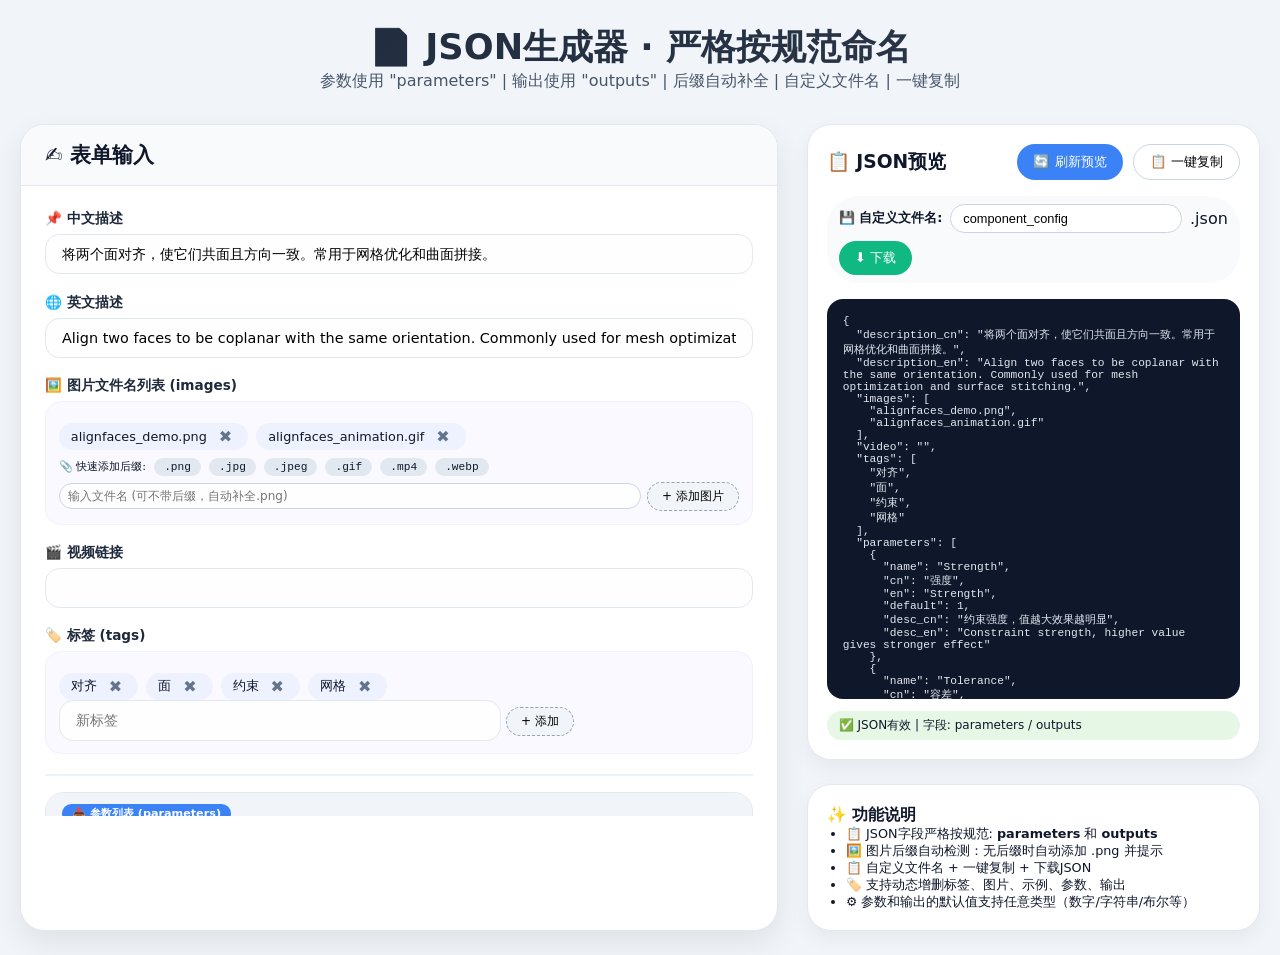
==== JSON-Tools/to-json.html @ 14afd543 "Update to-json.html" ====
<!DOCTYPE html>
<html lang="zh-CN">
<head>
    <meta charset="UTF-8">
    <meta name="viewport" content="width=device-width, initial-scale=1.0, user-scalable=yes">
    <!-- 在页面 <head> 中添加 Font Awesome 6 免费版 -->
    <link rel="stylesheet" href="https://cdnjs.cloudflare.com/ajax/libs/font-awesome/6.5.1/css/all.min.css">
    <title>专业JSON生成器 | 严格按规范命名 · 后缀自动补全</title>
    <style>
        * {
            margin: 0;
            padding: 0;
            box-sizing: border-box;
        }

        body {
            font-family: 'Inter', system-ui, -apple-system, 'Segoe UI', Roboto, Helvetica, Arial, sans-serif;
            background: #f1f5f9;
            padding: 24px 20px;
            color: #0f172a;
        }

        .app-container {
            max-width: 1600px;
            margin: 0 auto;
        }

        .hero {
            text-align: center;
            margin-bottom: 2rem;
        }
        .hero h1 {
            font-size: 2.2rem;
            font-weight: 700;
            background: linear-gradient(135deg, #1e293b, #2d3a4b);
            background-clip: text;
            -webkit-background-clip: text;
            color: transparent;
        }
        .hero p {
            color: #475569;
        }

        .generator-layout {
            display: flex;
            flex-wrap: wrap;
            gap: 1.8rem;
        }

        .form-panel {
            flex: 2;
            min-width: 360px;
            background: white;
            border-radius: 1.5rem;
            box-shadow: 0 12px 30px rgba(0,0,0,0.08);
            border: 1px solid #e2e8f0;
            overflow: hidden;
        }

        .form-header {
            background: #f8fafc;
            padding: 1rem 1.5rem;
            border-bottom: 1px solid #e2e8f0;
        }
        .form-header h2 {
            font-size: 1.3rem;
            font-weight: 600;
            display: flex;
            align-items: center;
            gap: 8px;
        }
        .form-body {
            padding: 1.5rem;
            max-height: 70vh;
            overflow-y: auto;
        }

        .input-group {
            margin-bottom: 1.2rem;
        }
        .input-group label {
            display: block;
            font-weight: 600;
            font-size: 0.85rem;
            margin-bottom: 6px;
            color: #1e293b;
        }
        .input-group input, .input-group textarea {
            width: 100%;
            padding: 0.7rem 1rem;
            border-radius: 0.9rem;
            border: 1.5px solid #e2e8f0;
            font-size: 0.9rem;
            transition: 0.2s;
            font-family: inherit;
            background: #fefefe;
        }
        .input-group input:focus, .input-group textarea:focus {
            outline: none;
            border-color: #3b82f6;
            box-shadow: 0 0 0 3px rgba(59,130,246,0.2);
        }
        .array-field {
            background: #f9f9ff;
            padding: 0.8rem;
            border-radius: 1rem;
            border: 1px solid #eef2ff;
        }
        .tag-list {
            display: flex;
            flex-wrap: wrap;
            gap: 8px;
            margin-top: 8px;
            align-items: center;
        }
        .tag-item, .img-item, .ex-item {
            background: #eef2ff;
            padding: 4px 12px;
            border-radius: 40px;
            font-size: 0.8rem;
            display: inline-flex;
            align-items: center;
            gap: 8px;
        }
        .remove-btn {
            background: none;
            border: none;
            color: #64748b;
            cursor: pointer;
            font-weight: bold;
            font-size: 1rem;
            padding: 0 4px;
        }
        .remove-btn:hover { color: #ef4444; }
        .add-btn {
            background: #f1f5f9;
            border: 1px dashed #94a3b8;
            padding: 5px 14px;
            border-radius: 40px;
            font-size: 0.75rem;
            cursor: pointer;
            transition: 0.1s;
        }
        .add-btn:hover {
            background: #e2e8f0;
        }

        .suffix-panel {
            margin-top: 8px;
            display: flex;
            flex-wrap: wrap;
            align-items: center;
            gap: 8px;
        }
        .suffix-badge {
            background: #e2e8f0;
            padding: 3px 10px;
            border-radius: 20px;
            font-size: 0.7rem;
            cursor: pointer;
            transition: 0.1s;
            font-family: monospace;
        }
        .suffix-badge:hover {
            background: #cbd5e1;
        }
        .suffix-input-group {
            display: flex;
            gap: 6px;
            align-items: center;
            margin-top: 6px;
        }
        .suffix-input-group input {
            flex: 1;
            padding: 5px 8px;
            font-size: 0.75rem;
            border-radius: 20px;
            border: 1px solid #cbd5e1;
        }
        .warning-tip {
            color: #e67e22;
            font-size: 0.7rem;
            margin-top: 5px;
            display: none;
        }

        .params-dual {
            display: flex;
            flex-direction: column;
            gap: 1.5rem;
            margin-top: 1rem;
            border-top: 2px solid #eef2ff;
            padding-top: 1rem;
        }
        .param-card {
            background: #ffffff;
            border-radius: 1.2rem;
            border: 1px solid #e2e8f0;
            overflow: hidden;
        }
        .param-card-header {
            background: #f1f5f9;
            padding: 0.7rem 1rem;
            font-weight: 700;
            border-bottom: 2px solid #cbd5e1;
        }
        .param-card-header h3 {
            font-size: 1rem;
            display: flex;
            align-items: center;
            gap: 8px;
        }
        .badge-param { background: #3b82f6; color: white; padding: 2px 10px; border-radius: 30px; font-size: 0.7rem; }
        .badge-output { background: #8b5cf6; color: white; padding: 2px 10px; border-radius: 30px; font-size: 0.7rem; }
        .param-table-header {
            display: grid;
            grid-template-columns: 1fr 1fr 1fr 1.2fr 1.2fr 1.2fr 50px;
            gap: 8px;
            background: #f8fafc;
            padding: 8px 12px;
            font-size: 0.7rem;
            font-weight: 700;
            color: #1e40af;
            border-bottom: 1px solid #e2e8f0;
        }
        .param-row {
            display: grid;
            grid-template-columns: 1fr 1fr 1fr 1.2fr 1.2fr 1.2fr 50px;
            gap: 8px;
            align-items: center;
            background: #ffffff;
            padding: 8px 12px;
            border-bottom: 1px solid #f0f2f5;
        }
        .param-row input, .param-row textarea {
            width: 100%;
            padding: 6px 8px;
            border-radius: 8px;
            border: 1px solid #cbd5e1;
            font-size: 0.8rem;
            font-family: inherit;
            background: white;
        }
        .param-row textarea {
            resize: vertical;
            min-height: 52px;
        }
        .delete-param-btn {
            background: #fee2e2;
            border: none;
            border-radius: 30px;
            padding: 6px;
            cursor: pointer;
            font-size: 0.7rem;
            color: #b91c1c;
            font-weight: bold;
        }
        .add-param-btn {
            margin: 12px;
            width: calc(100% - 24px);
            background: #f1f5f9;
            border: 1px dashed #3b82f6;
            padding: 8px;
            border-radius: 40px;
            font-weight: 500;
            cursor: pointer;
        }
        .action-panel {
            flex: 1.2;
            min-width: 320px;
            display: flex;
            flex-direction: column;
            gap: 1.5rem;
        }
        .preview-card {
            background: white;
            border-radius: 1.5rem;
            padding: 1.2rem;
            box-shadow: 0 8px 20px rgba(0,0,0,0.05);
            border: 1px solid #e2e8f0;
        }
        .preview-header {
            display: flex;
            justify-content: space-between;
            align-items: center;
            margin-bottom: 1rem;
            flex-wrap: wrap;
            gap: 12px;
        }
        .btn-group {
            display: flex;
            gap: 10px;
            flex-wrap: wrap;
        }
        button {
            border: none;
            background: #f1f5f9;
            padding: 8px 16px;
            border-radius: 2rem;
            font-weight: 500;
            cursor: pointer;
            transition: 0.2s;
            font-family: inherit;
        }
        button.primary { background: #3b82f6; color: white; }
        button.primary:hover { background: #2563eb; }
        button.success { background: #10b981; color: white; }
        button.outline { border: 1px solid #cbd5e1; background: white; }
        .filename-group {
            display: flex;
            gap: 8px;
            align-items: center;
            background: #f8fafc;
            padding: 8px 12px;
            border-radius: 2rem;
            margin-bottom: 16px;
            flex-wrap: wrap;
        }
        .filename-group label { font-weight: 600; font-size: 0.8rem; }
        .filename-group input { flex: 1; border: 1px solid #cbd5e1; border-radius: 2rem; padding: 6px 12px; font-size: 0.8rem; }
        pre {
            background: #0f172a;
            color: #e2e8f0;
            padding: 1rem;
            border-radius: 1rem;
            overflow-x: auto;
            font-size: 0.7rem;
            font-family: 'JetBrains Mono', monospace;
            max-height: 400px;
            white-space: pre-wrap;
            word-wrap: break-word;
        }
        .copy-toast {
            position: fixed;
            bottom: 24px;
            right: 24px;
            background: #10b981;
            color: white;
            padding: 12px 24px;
            border-radius: 60px;
            font-weight: 500;
            z-index: 1000;
            transition: opacity 0.2s;
            pointer-events: none;
        }
        .status-badge {
            background: #e6f7e6;
            padding: 6px 12px;
            border-radius: 2rem;
            font-size: 0.75rem;
            margin-top: 12px;
        }
        .helper-text {
            font-size: 0.7rem;
            color: #4b5563;
            margin-top: 4px;
        }
        @media (max-width: 900px) {
            .param-row, .param-table-header { grid-template-columns: 1fr 1fr; gap: 6px; }
            .param-table-header { display: none; }
        }
    </style>
</head>
<body>
<div class="app-container">
    <div class="hero">
        <h1>📄 JSON生成器 · 严格按规范命名</h1>
        <p>参数使用 "parameters" | 输出使用 "outputs" | 后缀自动补全 | 自定义文件名 | 一键复制</p>
    </div>
    <div class="generator-layout">
        <div class="form-panel">
            <div class="form-header"><h2>✍️ 表单输入</h2></div>
            <div class="form-body">
                <div class="input-group">
                    <label>📌 中文描述</label>
                    <input type="text" id="desc_cn" value="将两个面对齐，使它们共面且方向一致。常用于网格优化和曲面拼接。">
                </div>
                <div class="input-group">
                    <label>🌐 英文描述</label>
                    <input type="text" id="desc_en" value="Align two faces to be coplanar with the same orientation. Commonly used for mesh optimization and surface stitching.">
                </div>
                
                <div class="input-group">
                    <label>🖼️ 图片文件名列表 (images)</label>
                    <div class="array-field">
                        <div id="imageList" class="tag-list"></div>
                        <div class="suffix-panel">
                            <span style="font-size:0.7rem;">📎 快速添加后缀:</span>
                            <span class="suffix-badge" data-suffix=".png">.png</span>
                            <span class="suffix-badge" data-suffix=".jpg">.jpg</span>
                            <span class="suffix-badge" data-suffix=".jpeg">.jpeg</span>
                            <span class="suffix-badge" data-suffix=".gif">.gif</span>
                            <span class="suffix-badge" data-suffix=".mp4">.mp4</span>
                            <span class="suffix-badge" data-suffix=".webp">.webp</span>
                        </div>
                        <div class="suffix-input-group">
                            <input type="text" id="newImageInput" placeholder="输入文件名 (可不带后缀，自动补全.png)">
                            <button id="addImageBtn" class="add-btn">+ 添加图片</button>
                        </div>
                        <div id="suffixWarning" class="warning-tip">⚠️ 检测到无后缀文件，已自动添加 .png</div>
                    </div>
                </div>

                <div class="input-group"><label>🎬 视频链接</label><input type="text" id="video" value=""></div>
                <div class="input-group">
                    <label>🏷️ 标签 (tags)</label>
                    <div class="array-field">
                        <div id="tagList" class="tag-list"></div>
                        <div><input type="text" id="newTagInput" placeholder="新标签" style="width:65%"> <button id="addTagBtn" class="add-btn">+ 添加</button></div>
                    </div>
                </div>

                <div class="params-dual">
                    <div class="param-card">
                        <div class="param-card-header"><h3><span class="badge-param">📥 参数列表 (parameters)</span></h3></div>
                        <div class="param-table-header"><span>参数名(name)</span><span>中文(cn)</span><span>英文(en)</span><span>默认值(default)</span><span>描述中文(desc_cn)</span><span>描述英文(desc_en)</span><span>操作</span></div>
                        <div id="parametersList"></div>
                        <button id="addParameterBtn" class="add-param-btn">+ 添加参数</button>
                    </div>
                    <div class="param-card">
                        <div class="param-card-header"><h3><span class="badge-output">📤 输出列表 (outputs)</span></h3></div>
                        <div class="param-table-header"><span>参数名(name)</span><span>中文(cn)</span><span>英文(en)</span><span>默认值(default)</span><span>描述中文(desc_cn)</span><span>描述英文(desc_en)</span><span>操作</span></div>
                        <div id="outputsList"></div>
                        <button id="addOutputBtn" class="add-param-btn">+ 添加输出</button>
                    </div>
                </div>

                <div class="input-group">
                    <label>📁 示例文件 (examples)</label>
                    <div class="array-field">
                        <div id="exampleList" class="tag-list"></div>
                        <div><input type="text" id="newExampleInput" placeholder="示例文件名" style="width:65%"> <button id="addExampleBtn" class="add-btn">+ 添加</button></div>
                    </div>
                </div>

                <div class="input-group"><label>👤 作者 (author)</label><input type="text" id="author" value="Kangaroo Team"></div>
                <div class="input-group"><label>📦 版本 (version)</label><input type="text" id="version" value="2.1"></div>
                <div class="input-group"><label>📅 最后更新 (lastUpdated)</label><input type="date" id="lastUpdated" value="2026-04-15"></div>
            </div>
        </div>

        <div class="action-panel">
            <div class="preview-card">
                <div class="preview-header">
                    <h3>📋 JSON预览</h3>
                    <div class="btn-group">
                        <button id="generatePreviewBtn" class="primary">🔄 刷新预览</button>
                        <button id="copyPreviewBtn" class="outline">📋 一键复制</button>
                    </div>
                </div>
                <div class="filename-group">
                    <label>💾 自定义文件名:</label>
                    <input type="text" id="customFilename" value="component_config"><span>.json</span>
                    <button id="downloadJsonBtn" class="success">⬇️ 下载</button>
                </div>
                <pre id="jsonPreview">加载中...</pre>
                <div id="statusMsg" class="status-badge">✅ 就绪 | 严格遵循规范: parameters / outputs</div>
            </div>
            <div class="preview-card"><h4>✨ 功能说明</h4><ul style="font-size:0.8rem;margin-left:1.2rem;"><li>📋 JSON字段严格按规范: <strong>parameters</strong> 和 <strong>outputs</strong></li><li>🖼️ 图片后缀自动检测：无后缀时自动添加 .png 并提示</li><li>📋 自定义文件名 + 一键复制 + 下载JSON</li><li>🏷️ 支持动态增删标签、图片、示例、参数、输出</li><li>⚙️ 参数和输出的默认值支持任意类型（数字/字符串/布尔等）</li></ul></div>
        </div>
    </div>
</div>
<div id="copyToast" class="copy-toast" style="opacity:0; visibility:hidden;">已复制到剪贴板 ✓</div>

<script>
    // ---------- 数据 (严格按照规范命名) ----------
    let imagesArray = ['alignfaces_demo.png', 'alignfaces_animation.gif'];
    let tagsArray = ['对齐', '面', '约束', '网格'];
    let examplesArray = ['alignfaces_example.gh'];
    let parametersArray = [];   // 对应 JSON 中的 "parameters"
    let outputsArray = [];      // 对应 JSON 中的 "outputs"

    // ---------- DOM 元素 ----------
    const descCn = document.getElementById('desc_cn');
    const descEn = document.getElementById('desc_en');
    const video = document.getElementById('video');
    const author = document.getElementById('author');
    const version = document.getElementById('version');
    const lastUpdated = document.getElementById('lastUpdated');
    const customFilenameInput = document.getElementById('customFilename');
    const jsonPreview = document.getElementById('jsonPreview');
    const statusSpan = document.getElementById('statusMsg');
    const imageListDiv = document.getElementById('imageList');
    const tagListDiv = document.getElementById('tagList');
    const exampleListDiv = document.getElementById('exampleList');
    const parametersContainer = document.getElementById('parametersList');
    const outputsContainer = document.getElementById('outputsList');
    const suffixWarning = document.getElementById('suffixWarning');

    // 检查并补全图片后缀
    function ensureImageSuffix(filename) {
        const hasSuffix = /\.(png|jpg|jpeg|gif|mp4|webp|bmp|svg|ico)$/i.test(filename);
        if (!hasSuffix && filename.trim() !== '') {
            suffixWarning.style.display = 'block';
            setTimeout(() => { suffixWarning.style.display = 'none'; }, 2000);
            return filename + '.png';
        }
        return filename;
    }
    
    function addImageWithSuffix(filename) {
        if (!filename.trim()) return;
        const fixedName = ensureImageSuffix(filename.trim());
        imagesArray.push(fixedName);
        renderImageList();
        updatePreview();
    }

    function escapeHtml(str) { if (!str) return ''; return String(str).replace(/[&<>]/g, m => ({ '&': '&amp;', '<': '&lt;', '>': '&gt;' }[m])); }
    
    function showToast(msg) {
        const toast = document.getElementById('copyToast');
        toast.textContent = msg;
        toast.style.visibility = 'visible';
        toast.style.opacity = '1';
        setTimeout(() => { toast.style.opacity = '0'; setTimeout(() => toast.style.visibility = 'hidden', 300); }, 1800);
    }

    // 渲染所有列表
    function renderImageList() {
        imageListDiv.innerHTML = imagesArray.map(img => `<div class="img-item">${escapeHtml(img)} <button class="remove-btn" data-type="image" data-value="${escapeHtml(img)}">✖</button></div>`).join('');
    }
    function renderTagList() {
        tagListDiv.innerHTML = tagsArray.map(tag => `<div class="tag-item">${escapeHtml(tag)} <button class="remove-btn" data-type="tag" data-value="${escapeHtml(tag)}">✖</button></div>`).join('');
    }
    function renderExampleList() {
        exampleListDiv.innerHTML = examplesArray.map(ex => `<div class="ex-item">${escapeHtml(ex)} <button class="remove-btn" data-type="example" data-value="${escapeHtml(ex)}">✖</button></div>`).join('');
    }
    
    // 渲染 parameters 列表
    function renderParameters() {
        parametersContainer.innerHTML = '';
        parametersArray.forEach((param, idx) => {
            const row = document.createElement('div'); row.className = 'param-row';
            row.innerHTML = `
                <input type="text" value="${escapeHtml(param.name)}" placeholder="参数名" data-param-idx="${idx}" data-field="name">
                <input type="text" value="${escapeHtml(param.cn)}" placeholder="中文" data-param-idx="${idx}" data-field="cn">
                <input type="text" value="${escapeHtml(param.en)}" placeholder="英文" data-param-idx="${idx}" data-field="en">
                <input type="text" value="${escapeHtml(String(param.default))}" placeholder="默认值(任意)" data-param-idx="${idx}" data-field="default">
                <textarea rows="1" placeholder="描述中文" data-param-idx="${idx}" data-field="desc_cn">${escapeHtml(param.desc_cn)}</textarea>
                <textarea rows="1" placeholder="描述英文" data-param-idx="${idx}" data-field="desc_en">${escapeHtml(param.desc_en)}</textarea>
                <button class="delete-param-btn" data-delete-param="${idx}">🗑️</button>
            `;
            parametersContainer.appendChild(row);
        });
        // 绑定事件
        parametersContainer.querySelectorAll('input, textarea').forEach(el => {
            el.removeEventListener('input', handleParameterChange);
            el.addEventListener('input', handleParameterChange);
        });
        parametersContainer.querySelectorAll('.delete-param-btn').forEach(btn => {
            btn.onclick = () => {
                const idx = btn.getAttribute('data-delete-param');
                if (idx !== null) { parametersArray.splice(parseInt(idx), 1); renderParameters(); updatePreview(); }
            };
        });
    }

    // 渲染 outputs 列表
    function renderOutputs() {
        outputsContainer.innerHTML = '';
        outputsArray.forEach((output, idx) => {
            const row = document.createElement('div'); row.className = 'param-row';
            row.innerHTML = `
                <input type="text" value="${escapeHtml(output.name)}" placeholder="输出名" data-output-idx="${idx}" data-field="name">
                <input type="text" value="${escapeHtml(output.cn)}" placeholder="中文" data-output-idx="${idx}" data-field="cn">
                <input type="text" value="${escapeHtml(output.en)}" placeholder="英文" data-output-idx="${idx}" data-field="en">
                <input type="text" value="${escapeHtml(String(output.default))}" placeholder="默认值(任意)" data-output-idx="${idx}" data-field="default">
                <textarea rows="1" placeholder="描述中文" data-output-idx="${idx}" data-field="desc_cn">${escapeHtml(output.desc_cn)}</textarea>
                <textarea rows="1" placeholder="描述英文" data-output-idx="${idx}" data-field="desc_en">${escapeHtml(output.desc_en)}</textarea>
                <button class="delete-param-btn" data-delete-output="${idx}">🗑️</button>
            `;
            outputsContainer.appendChild(row);
        });
        outputsContainer.querySelectorAll('input, textarea').forEach(el => {
            el.removeEventListener('input', handleOutputChange);
            el.addEventListener('input', handleOutputChange);
        });
        outputsContainer.querySelectorAll('.delete-param-btn').forEach(btn => {
            btn.onclick = () => {
                const idx = btn.getAttribute('data-delete-output');
                if (idx !== null) { outputsArray.splice(parseInt(idx), 1); renderOutputs(); updatePreview(); }
            };
        });
    }

    function handleParameterChange(e) {
        const idx = e.target.getAttribute('data-param-idx');
        const field = e.target.getAttribute('data-field');
        if (idx !== null && parametersArray[idx]) {
            parametersArray[idx][field] = e.target.value;
            updatePreview();
        }
    }
    function handleOutputChange(e) {
        const idx = e.target.getAttribute('data-output-idx');
        const field = e.target.getAttribute('data-field');
        if (idx !== null && outputsArray[idx]) {
            outputsArray[idx][field] = e.target.value;
            updatePreview();
        }
    }

    function renderAll() {
        renderImageList();
        renderTagList();
        renderExampleList();
        renderParameters();
        renderOutputs();
    }

    // 构建JSON - 严格按照规范命名
    function buildJsonObject() {
        const lastUpdatedVal = lastUpdated.value || new Date().toISOString().slice(0,10);
        return {
            description_cn: descCn.value,
            description_en: descEn.value,
            images: [...imagesArray],
            video: video.value || "",
            tags: [...tagsArray],
            parameters: parametersArray.map(p => ({ 
                name: p.name || "", 
                cn: p.cn || "", 
                en: p.en || "", 
                default: p.default, 
                desc_cn: p.desc_cn || "", 
                desc_en: p.desc_en || "" 
            })),
            outputs: outputsArray.map(o => ({ 
                name: o.name || "", 
                cn: o.cn || "", 
                en: o.en || "", 
                default: o.default, 
                desc_cn: o.desc_cn || "", 
                desc_en: o.desc_en || "" 
            })),
            examples: [...examplesArray],
            author: author.value,
            version: version.value,
            lastUpdated: lastUpdatedVal
        };
    }

    function updatePreview() {
        try {
            jsonPreview.textContent = JSON.stringify(buildJsonObject(), null, 2);
            statusSpan.innerHTML = '✅ JSON有效 | 字段: parameters / outputs';
            statusSpan.style.background = '#e6f7e6';
        } catch(e) { 
            jsonPreview.textContent = `// 错误: ${e.message}`;
            statusSpan.innerHTML = '❌ JSON构建错误';
            statusSpan.style.background = '#ffe6e5';
        }
    }

    function downloadJson() {
        const jsonStr = JSON.stringify(buildJsonObject(), null, 2);
        const blob = new Blob([jsonStr], { type: "application/json" });
        const a = document.createElement('a');
        const name = customFilenameInput.value.trim() || 'data';
        a.download = `${name}.json`;
        a.href = URL.createObjectURL(blob);
        a.click();
        URL.revokeObjectURL(a.href);
        statusSpan.innerHTML = '📁 文件已下载';
        setTimeout(() => updatePreview(), 200);
    }

    function copyPreview() {
        const code = jsonPreview.textContent;
        if (code && !code.startsWith("//")) {
            navigator.clipboard.writeText(code);
            showToast('📋 已复制到剪贴板 ✓');
            statusSpan.innerHTML = '✨ 复制成功';
        } else { statusSpan.innerHTML = '⚠️ 无有效内容'; }
    }

    // 删除列表项 (事件委托)
    function handleRemove(e) {
        const btn = e.target.closest('.remove-btn');
        if (!btn) return;
        const type = btn.getAttribute('data-type');
        const value = btn.getAttribute('data-value');
        if (type === 'image') imagesArray = imagesArray.filter(i => i !== value);
        else if (type === 'tag') tagsArray = tagsArray.filter(t => t !== value);
        else if (type === 'example') examplesArray = examplesArray.filter(ex => ex !== value);
        renderAll();
        updatePreview();
    }

    // 初始化默认数据 (参照您的示例)
    function initDefaultData() {
        if (parametersArray.length === 0) {
            parametersArray = [
                { name: "Strength", cn: "强度", en: "Strength", default: 1.0, desc_cn: "约束强度，值越大效果越明显", desc_en: "Constraint strength, higher value gives stronger effect" },
                { name: "Tolerance", cn: "容差", en: "Tolerance", default: 0.01, desc_cn: "对齐精度，值越小越精确", desc_en: "Alignment tolerance, smaller value gives higher precision" }
            ];
        }
        if (outputsArray.length === 0) {
            outputsArray = [
                { name: "AlignedFaces", cn: "对齐面集合", en: "Aligned Faces", default: "{}", desc_cn: "输出对齐后的面数据结构", desc_en: "Output data of aligned faces" },
                { name: "Deviation", cn: "偏差值", en: "Deviation", default: 0.0, desc_cn: "最大偏离距离", desc_en: "Maximum deviation distance" }
            ];
        }
    }

    // 绑定所有按钮
    function bindButtons() {
        document.getElementById('addImageBtn').onclick = () => {
            const inp = document.getElementById('newImageInput');
            if (inp.value.trim()) { 
                addImageWithSuffix(inp.value.trim()); 
                inp.value = ''; 
            }
        };
        document.getElementById('addTagBtn').onclick = () => {
            const inp = document.getElementById('newTagInput');
            if (inp.value.trim()) { tagsArray.push(inp.value.trim()); inp.value = ''; renderTagList(); updatePreview(); }
        };
        document.getElementById('addExampleBtn').onclick = () => {
            const inp = document.getElementById('newExampleInput');
            if (inp.value.trim()) { examplesArray.push(inp.value.trim()); inp.value = ''; renderExampleList(); updatePreview(); }
        };
        document.getElementById('addParameterBtn').onclick = () => {
            parametersArray.push({ name: "new_param", cn: "新参数", en: "New Param", default: "", desc_cn: "", desc_en: "" });
            renderParameters();
            updatePreview();
        };
        document.getElementById('addOutputBtn').onclick = () => {
            outputsArray.push({ name: "new_output", cn: "新输出", en: "New Output", default: "", desc_cn: "", desc_en: "" });
            renderOutputs();
            updatePreview();
        };
        document.getElementById('generatePreviewBtn').onclick = updatePreview;
        document.getElementById('copyPreviewBtn').onclick = copyPreview;
        document.getElementById('downloadJsonBtn').onclick = downloadJson;
        
        // 后缀推荐按钮
        document.querySelectorAll('.suffix-badge').forEach(btn => {
            btn.onclick = () => {
                const suffix = btn.getAttribute('data-suffix');
                const input = document.getElementById('newImageInput');
                let val = input.value.trim();
                if (val && !val.endsWith(suffix)) input.value = val + suffix;
                else if (!val) input.value = 'image' + suffix;
            };
        });
        
        // 基础输入监听
        [descCn, descEn, video, author, version, lastUpdated, customFilenameInput].forEach(i => {
            if (i) i.oninput = updatePreview;
        });
    }

    // 启动
    function init() {
        initDefaultData();
        bindButtons();
        renderAll();
        updatePreview();
        document.body.addEventListener('click', handleRemove);
    }
    init();
</script>
</body>
</html>
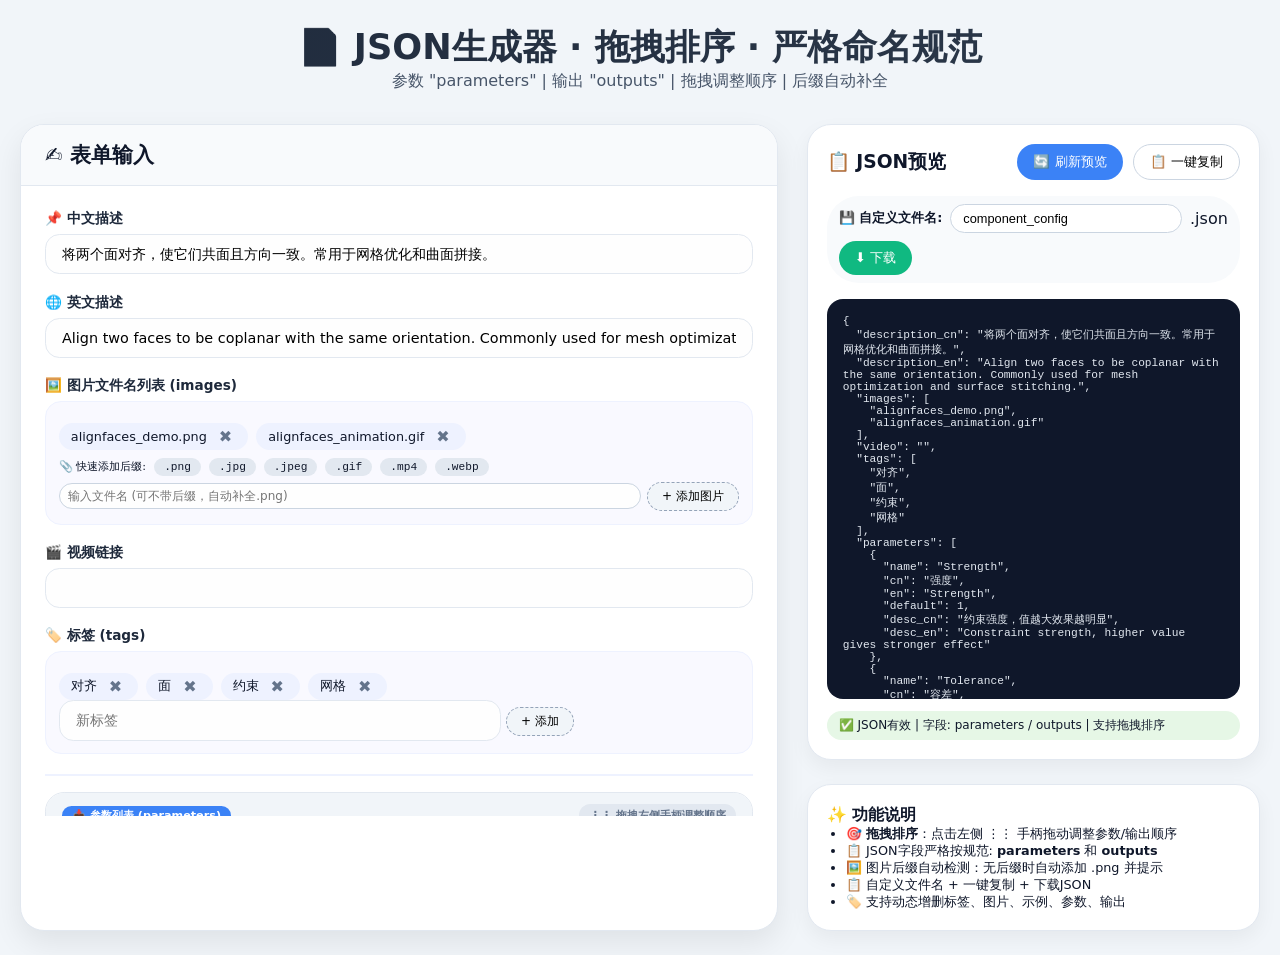
==== commit 9157b487: "Update to-json.html" ====
--- a/JSON-Tools/to-json.html
+++ b/JSON-Tools/to-json.html
@@ -3,9 +3,9 @@
 <head>
     <meta charset="UTF-8">
     <meta name="viewport" content="width=device-width, initial-scale=1.0, user-scalable=yes">
-    <!-- 在页面 <head> 中添加 Font Awesome 6 免费版 -->
+     <!-- 在页面 <head> 中添加 Font Awesome 6 免费版 -->
     <link rel="stylesheet" href="https://cdnjs.cloudflare.com/ajax/libs/font-awesome/6.5.1/css/all.min.css">
-    <title>专业JSON生成器 | 严格按规范命名 · 后缀自动补全</title>
+    <title>专业JSON生成器 | 拖拽排序 · 严格命名规范</title>
     <style>
         * {
             margin: 0;
@@ -203,18 +203,28 @@
             padding: 0.7rem 1rem;
             font-weight: 700;
             border-bottom: 2px solid #cbd5e1;
+            display: flex;
+            justify-content: space-between;
+            align-items: center;
         }
         .param-card-header h3 {
             font-size: 1rem;
             display: flex;
             align-items: center;
             gap: 8px;
+        }
+        .drag-hint {
+            font-size: 0.7rem;
+            color: #64748b;
+            background: #e2e8f0;
+            padding: 4px 10px;
+            border-radius: 20px;
         }
         .badge-param { background: #3b82f6; color: white; padding: 2px 10px; border-radius: 30px; font-size: 0.7rem; }
         .badge-output { background: #8b5cf6; color: white; padding: 2px 10px; border-radius: 30px; font-size: 0.7rem; }
         .param-table-header {
             display: grid;
-            grid-template-columns: 1fr 1fr 1fr 1.2fr 1.2fr 1.2fr 50px;
+            grid-template-columns: 30px 1fr 1fr 1fr 1.2fr 1.2fr 1.2fr 50px;
             gap: 8px;
             background: #f8fafc;
             padding: 8px 12px;
@@ -225,12 +235,34 @@
         }
         .param-row {
             display: grid;
-            grid-template-columns: 1fr 1fr 1fr 1.2fr 1.2fr 1.2fr 50px;
+            grid-template-columns: 30px 1fr 1fr 1fr 1.2fr 1.2fr 1.2fr 50px;
             gap: 8px;
             align-items: center;
             background: #ffffff;
             padding: 8px 12px;
             border-bottom: 1px solid #f0f2f5;
+            cursor: grab;
+            transition: background 0.1s;
+        }
+        .param-row:active {
+            cursor: grabbing;
+        }
+        .param-row.dragging {
+            opacity: 0.5;
+            cursor: grabbing;
+        }
+        .param-row.drag-over {
+            border-top: 2px solid #3b82f6;
+        }
+        .drag-handle {
+            cursor: grab;
+            text-align: center;
+            color: #94a3b8;
+            font-size: 1rem;
+            user-select: none;
+        }
+        .drag-handle:active {
+            cursor: grabbing;
         }
         .param-row input, .param-row textarea {
             width: 100%;
@@ -358,14 +390,15 @@
         @media (max-width: 900px) {
             .param-row, .param-table-header { grid-template-columns: 1fr 1fr; gap: 6px; }
             .param-table-header { display: none; }
+            .drag-handle { display: none; }
         }
     </style>
 </head>
 <body>
 <div class="app-container">
     <div class="hero">
-        <h1>📄 JSON生成器 · 严格按规范命名</h1>
-        <p>参数使用 "parameters" | 输出使用 "outputs" | 后缀自动补全 | 自定义文件名 | 一键复制</p>
+        <h1>📄 JSON生成器 · 拖拽排序 · 严格命名规范</h1>
+        <p>参数 "parameters" | 输出 "outputs" | 拖拽调整顺序 | 后缀自动补全</p>
     </div>
     <div class="generator-layout">
         <div class="form-panel">
@@ -412,14 +445,24 @@
 
                 <div class="params-dual">
                     <div class="param-card">
-                        <div class="param-card-header"><h3><span class="badge-param">📥 参数列表 (parameters)</span></h3></div>
-                        <div class="param-table-header"><span>参数名(name)</span><span>中文(cn)</span><span>英文(en)</span><span>默认值(default)</span><span>描述中文(desc_cn)</span><span>描述英文(desc_en)</span><span>操作</span></div>
+                        <div class="param-card-header">
+                            <h3><span class="badge-param">📥 参数列表 (parameters)</span></h3>
+                            <span class="drag-hint">⋮⋮ 拖拽左侧手柄调整顺序</span>
+                        </div>
+                        <div class="param-table-header">
+                            <span></span><span>参数名(name)</span><span>中文(cn)</span><span>英文(en)</span><span>默认值(default)</span><span>描述中文(desc_cn)</span><span>描述英文(desc_en)</span><span>操作</span>
+                        </div>
                         <div id="parametersList"></div>
                         <button id="addParameterBtn" class="add-param-btn">+ 添加参数</button>
                     </div>
                     <div class="param-card">
-                        <div class="param-card-header"><h3><span class="badge-output">📤 输出列表 (outputs)</span></h3></div>
-                        <div class="param-table-header"><span>参数名(name)</span><span>中文(cn)</span><span>英文(en)</span><span>默认值(default)</span><span>描述中文(desc_cn)</span><span>描述英文(desc_en)</span><span>操作</span></div>
+                        <div class="param-card-header">
+                            <h3><span class="badge-output">📤 输出列表 (outputs)</span></h3>
+                            <span class="drag-hint">⋮⋮ 拖拽左侧手柄调整顺序</span>
+                        </div>
+                        <div class="param-table-header">
+                            <span></span><span>参数名(name)</span><span>中文(cn)</span><span>英文(en)</span><span>默认值(default)</span><span>描述中文(desc_cn)</span><span>描述英文(desc_en)</span><span>操作</span>
+                        </div>
                         <div id="outputsList"></div>
                         <button id="addOutputBtn" class="add-param-btn">+ 添加输出</button>
                     </div>
@@ -454,9 +497,9 @@
                     <button id="downloadJsonBtn" class="success">⬇️ 下载</button>
                 </div>
                 <pre id="jsonPreview">加载中...</pre>
-                <div id="statusMsg" class="status-badge">✅ 就绪 | 严格遵循规范: parameters / outputs</div>
+                <div id="statusMsg" class="status-badge">✅ 就绪 | 拖拽手柄可调整参数/输出顺序</div>
             </div>
-            <div class="preview-card"><h4>✨ 功能说明</h4><ul style="font-size:0.8rem;margin-left:1.2rem;"><li>📋 JSON字段严格按规范: <strong>parameters</strong> 和 <strong>outputs</strong></li><li>🖼️ 图片后缀自动检测：无后缀时自动添加 .png 并提示</li><li>📋 自定义文件名 + 一键复制 + 下载JSON</li><li>🏷️ 支持动态增删标签、图片、示例、参数、输出</li><li>⚙️ 参数和输出的默认值支持任意类型（数字/字符串/布尔等）</li></ul></div>
+            <div class="preview-card"><h4>✨ 功能说明</h4><ul style="font-size:0.8rem;margin-left:1.2rem;"><li>🎯 <strong>拖拽排序</strong>：点击左侧 ⋮⋮ 手柄拖动调整参数/输出顺序</li><li>📋 JSON字段严格按规范: <strong>parameters</strong> 和 <strong>outputs</strong></li><li>🖼️ 图片后缀自动检测：无后缀时自动添加 .png 并提示</li><li>📋 自定义文件名 + 一键复制 + 下载JSON</li><li>🏷️ 支持动态增删标签、图片、示例、参数、输出</li></ul></div>
         </div>
     </div>
 </div>
@@ -527,80 +570,160 @@
         exampleListDiv.innerHTML = examplesArray.map(ex => `<div class="ex-item">${escapeHtml(ex)} <button class="remove-btn" data-type="example" data-value="${escapeHtml(ex)}">✖</button></div>`).join('');
     }
     
-    // 渲染 parameters 列表
+    // 创建带拖拽手柄的行
+    function createParamRow(item, idx, type) {
+        const row = document.createElement('div');
+        row.className = 'param-row';
+        row.setAttribute('data-original-idx', idx);
+        row.setAttribute('data-type', type);
+        row.innerHTML = `
+            <div class="drag-handle" draggable="true">⋮⋮</div>
+            <input type="text" value="${escapeHtml(item.name)}" placeholder="参数名" data-field="name">
+            <input type="text" value="${escapeHtml(item.cn)}" placeholder="中文" data-field="cn">
+            <input type="text" value="${escapeHtml(item.en)}" placeholder="英文" data-field="en">
+            <input type="text" value="${escapeHtml(String(item.default))}" placeholder="默认值(任意)" data-field="default">
+            <textarea rows="1" placeholder="描述中文" data-field="desc_cn">${escapeHtml(item.desc_cn)}</textarea>
+            <textarea rows="1" placeholder="描述英文" data-field="desc_en">${escapeHtml(item.desc_en)}</textarea>
+            <button class="delete-param-btn">🗑️</button>
+        `;
+        return row;
+    }
+    
+    // 设置拖拽排序 (使用 HTML5 Drag and Drop)
+    function setupDragAndDrop(container, array, renderFunc) {
+        let dragSourceIndex = null;
+        
+        container.querySelectorAll('.param-row').forEach(row => {
+            const handle = row.querySelector('.drag-handle');
+            if (!handle) return;
+            
+            handle.setAttribute('draggable', 'true');
+            
+            handle.ondragstart = (e) => {
+                const rowEl = handle.closest('.param-row');
+                dragSourceIndex = Array.from(container.children).indexOf(rowEl);
+                e.dataTransfer.setData('text/plain', dragSourceIndex);
+                e.dataTransfer.effectAllowed = 'move';
+                rowEl.classList.add('dragging');
+            };
+            
+            handle.ondragend = (e) => {
+                container.querySelectorAll('.param-row').forEach(r => r.classList.remove('dragging', 'drag-over'));
+                dragSourceIndex = null;
+            };
+            
+            handle.ondragover = (e) => {
+                e.preventDefault();
+                e.dataTransfer.dropEffect = 'move';
+                const targetRow = handle.closest('.param-row');
+                if (targetRow) targetRow.classList.add('drag-over');
+            };
+            
+            handle.ondragleave = (e) => {
+                const targetRow = handle.closest('.param-row');
+                if (targetRow) targetRow.classList.remove('drag-over');
+            };
+            
+            handle.ondrop = (e) => {
+                e.preventDefault();
+                const targetRow = handle.closest('.param-row');
+                targetRow.classList.remove('drag-over');
+                
+                const targetIndex = Array.from(container.children).indexOf(targetRow);
+                if (dragSourceIndex !== null && dragSourceIndex !== targetIndex) {
+                    // 重排数组
+                    const [movedItem] = array.splice(dragSourceIndex, 1);
+                    array.splice(targetIndex, 0, movedItem);
+                    renderFunc();
+                    updatePreview();
+                }
+            };
+        });
+    }
+    
+    // 渲染 parameters 列表（带拖拽）
     function renderParameters() {
         parametersContainer.innerHTML = '';
         parametersArray.forEach((param, idx) => {
-            const row = document.createElement('div'); row.className = 'param-row';
-            row.innerHTML = `
-                <input type="text" value="${escapeHtml(param.name)}" placeholder="参数名" data-param-idx="${idx}" data-field="name">
-                <input type="text" value="${escapeHtml(param.cn)}" placeholder="中文" data-param-idx="${idx}" data-field="cn">
-                <input type="text" value="${escapeHtml(param.en)}" placeholder="英文" data-param-idx="${idx}" data-field="en">
-                <input type="text" value="${escapeHtml(String(param.default))}" placeholder="默认值(任意)" data-param-idx="${idx}" data-field="default">
-                <textarea rows="1" placeholder="描述中文" data-param-idx="${idx}" data-field="desc_cn">${escapeHtml(param.desc_cn)}</textarea>
-                <textarea rows="1" placeholder="描述英文" data-param-idx="${idx}" data-field="desc_en">${escapeHtml(param.desc_en)}</textarea>
-                <button class="delete-param-btn" data-delete-param="${idx}">🗑️</button>
-            `;
+            const row = createParamRow(param, idx, 'param');
             parametersContainer.appendChild(row);
         });
-        // 绑定事件
-        parametersContainer.querySelectorAll('input, textarea').forEach(el => {
-            el.removeEventListener('input', handleParameterChange);
-            el.addEventListener('input', handleParameterChange);
-        });
-        parametersContainer.querySelectorAll('.delete-param-btn').forEach(btn => {
-            btn.onclick = () => {
-                const idx = btn.getAttribute('data-delete-param');
-                if (idx !== null) { parametersArray.splice(parseInt(idx), 1); renderParameters(); updatePreview(); }
+        
+        // 绑定输入事件和删除事件
+        parametersContainer.querySelectorAll('.param-row').forEach(row => {
+            const inputs = row.querySelectorAll('input, textarea');
+            inputs.forEach(input => {
+                input.removeEventListener('input', handleParameterInput);
+                input.addEventListener('input', handleParameterInput);
+            });
+            const delBtn = row.querySelector('.delete-param-btn');
+            delBtn.onclick = () => {
+                const rowIdx = Array.from(parametersContainer.children).indexOf(row);
+                if (rowIdx !== -1) {
+                    parametersArray.splice(rowIdx, 1);
+                    renderParameters();
+                    updatePreview();
+                }
             };
         });
-    }
-
-    // 渲染 outputs 列表
+        
+        setupDragAndDrop(parametersContainer, parametersArray, renderParameters);
+    }
+    
+    // 渲染 outputs 列表（带拖拽）
     function renderOutputs() {
         outputsContainer.innerHTML = '';
         outputsArray.forEach((output, idx) => {
-            const row = document.createElement('div'); row.className = 'param-row';
-            row.innerHTML = `
-                <input type="text" value="${escapeHtml(output.name)}" placeholder="输出名" data-output-idx="${idx}" data-field="name">
-                <input type="text" value="${escapeHtml(output.cn)}" placeholder="中文" data-output-idx="${idx}" data-field="cn">
-                <input type="text" value="${escapeHtml(output.en)}" placeholder="英文" data-output-idx="${idx}" data-field="en">
-                <input type="text" value="${escapeHtml(String(output.default))}" placeholder="默认值(任意)" data-output-idx="${idx}" data-field="default">
-                <textarea rows="1" placeholder="描述中文" data-output-idx="${idx}" data-field="desc_cn">${escapeHtml(output.desc_cn)}</textarea>
-                <textarea rows="1" placeholder="描述英文" data-output-idx="${idx}" data-field="desc_en">${escapeHtml(output.desc_en)}</textarea>
-                <button class="delete-param-btn" data-delete-output="${idx}">🗑️</button>
-            `;
+            const row = createParamRow(output, idx, 'output');
             outputsContainer.appendChild(row);
         });
-        outputsContainer.querySelectorAll('input, textarea').forEach(el => {
-            el.removeEventListener('input', handleOutputChange);
-            el.addEventListener('input', handleOutputChange);
-        });
-        outputsContainer.querySelectorAll('.delete-param-btn').forEach(btn => {
-            btn.onclick = () => {
-                const idx = btn.getAttribute('data-delete-output');
-                if (idx !== null) { outputsArray.splice(parseInt(idx), 1); renderOutputs(); updatePreview(); }
+        
+        outputsContainer.querySelectorAll('.param-row').forEach(row => {
+            const inputs = row.querySelectorAll('input, textarea');
+            inputs.forEach(input => {
+                input.removeEventListener('input', handleOutputInput);
+                input.addEventListener('input', handleOutputInput);
+            });
+            const delBtn = row.querySelector('.delete-param-btn');
+            delBtn.onclick = () => {
+                const rowIdx = Array.from(outputsContainer.children).indexOf(row);
+                if (rowIdx !== -1) {
+                    outputsArray.splice(rowIdx, 1);
+                    renderOutputs();
+                    updatePreview();
+                }
             };
         });
-    }
-
-    function handleParameterChange(e) {
-        const idx = e.target.getAttribute('data-param-idx');
+        
+        setupDragAndDrop(outputsContainer, outputsArray, renderOutputs);
+    }
+    
+    function handleParameterInput(e) {
+        const row = e.target.closest('.param-row');
+        if (!row) return;
+        const rowIdx = Array.from(parametersContainer.children).indexOf(row);
+        if (rowIdx === -1) return;
+        
         const field = e.target.getAttribute('data-field');
-        if (idx !== null && parametersArray[idx]) {
-            parametersArray[idx][field] = e.target.value;
+        if (field && parametersArray[rowIdx]) {
+            parametersArray[rowIdx][field] = e.target.value;
             updatePreview();
         }
     }
-    function handleOutputChange(e) {
-        const idx = e.target.getAttribute('data-output-idx');
+    
+    function handleOutputInput(e) {
+        const row = e.target.closest('.param-row');
+        if (!row) return;
+        const rowIdx = Array.from(outputsContainer.children).indexOf(row);
+        if (rowIdx === -1) return;
+        
         const field = e.target.getAttribute('data-field');
-        if (idx !== null && outputsArray[idx]) {
-            outputsArray[idx][field] = e.target.value;
+        if (field && outputsArray[rowIdx]) {
+            outputsArray[rowIdx][field] = e.target.value;
             updatePreview();
         }
     }
-
+    
     function renderAll() {
         renderImageList();
         renderTagList();
@@ -644,7 +767,7 @@
     function updatePreview() {
         try {
             jsonPreview.textContent = JSON.stringify(buildJsonObject(), null, 2);
-            statusSpan.innerHTML = '✅ JSON有效 | 字段: parameters / outputs';
+            statusSpan.innerHTML = '✅ JSON有效 | 字段: parameters / outputs | 支持拖拽排序';
             statusSpan.style.background = '#e6f7e6';
         } catch(e) { 
             jsonPreview.textContent = `// 错误: ${e.message}`;
@@ -688,7 +811,7 @@
         updatePreview();
     }
 
-    // 初始化默认数据 (参照您的示例)
+    // 初始化默认数据
     function initDefaultData() {
         if (parametersArray.length === 0) {
             parametersArray = [
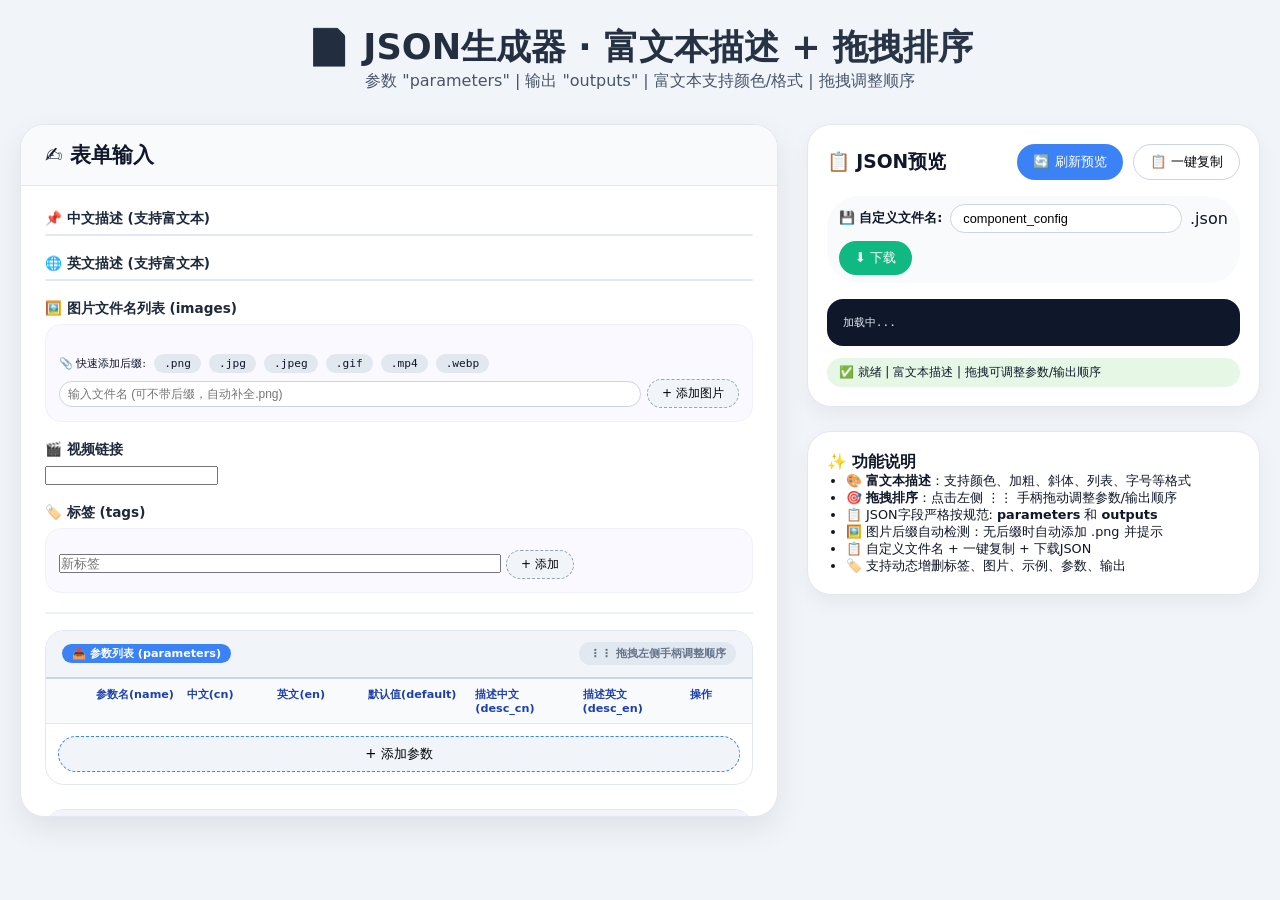
==== commit 120e0782: "Update to-json.html" ====
--- a/JSON-Tools/to-json.html
+++ b/JSON-Tools/to-json.html
@@ -3,9 +3,9 @@
 <head>
     <meta charset="UTF-8">
     <meta name="viewport" content="width=device-width, initial-scale=1.0, user-scalable=yes">
-     <!-- 在页面 <head> 中添加 Font Awesome 6 免费版 -->
-    <link rel="stylesheet" href="https://cdnjs.cloudflare.com/ajax/libs/font-awesome/6.5.1/css/all.min.css">
-    <title>专业JSON生成器 | 拖拽排序 · 严格命名规范</title>
+    <title>专业JSON生成器 | 富文本描述 + 拖拽排序 | 严格命名规范</title>
+    <!-- 引入 Quill 富文本编辑器 CSS -->
+    <link href="https://cdn.quilljs.com/1.3.6/quill.snow.css" rel="stylesheet">
     <style>
         * {
             margin: 0;
@@ -85,21 +85,33 @@
             margin-bottom: 6px;
             color: #1e293b;
         }
-        .input-group input, .input-group textarea {
-            width: 100%;
-            padding: 0.7rem 1rem;
+        
+        /* 富文本编辑器样式 */
+        .rich-editor {
             border-radius: 0.9rem;
+            overflow: hidden;
             border: 1.5px solid #e2e8f0;
-            font-size: 0.9rem;
             transition: 0.2s;
-            font-family: inherit;
-            background: #fefefe;
-        }
-        .input-group input:focus, .input-group textarea:focus {
-            outline: none;
+        }
+        .rich-editor:focus-within {
             border-color: #3b82f6;
             box-shadow: 0 0 0 3px rgba(59,130,246,0.2);
         }
+        .ql-container {
+            min-height: 120px;
+            font-size: 0.9rem;
+            font-family: inherit;
+        }
+        .ql-editor {
+            min-height: 100px;
+        }
+        .ql-toolbar {
+            border-top-left-radius: 0.7rem;
+            border-top-right-radius: 0.7rem;
+            border-bottom: none;
+            background: #fafbfc;
+        }
+        
         .array-field {
             background: #f9f9ff;
             padding: 0.8rem;
@@ -397,20 +409,22 @@
 <body>
 <div class="app-container">
     <div class="hero">
-        <h1>📄 JSON生成器 · 拖拽排序 · 严格命名规范</h1>
-        <p>参数 "parameters" | 输出 "outputs" | 拖拽调整顺序 | 后缀自动补全</p>
+        <h1>📄 JSON生成器 · 富文本描述 + 拖拽排序</h1>
+        <p>参数 "parameters" | 输出 "outputs" | 富文本支持颜色/格式 | 拖拽调整顺序</p>
     </div>
     <div class="generator-layout">
         <div class="form-panel">
             <div class="form-header"><h2>✍️ 表单输入</h2></div>
             <div class="form-body">
+                <!-- 中文描述 - 富文本编辑器 -->
                 <div class="input-group">
-                    <label>📌 中文描述</label>
-                    <input type="text" id="desc_cn" value="将两个面对齐，使它们共面且方向一致。常用于网格优化和曲面拼接。">
+                    <label>📌 中文描述 (支持富文本)</label>
+                    <div id="descCnEditor" class="rich-editor"></div>
                 </div>
+                <!-- 英文描述 - 富文本编辑器 -->
                 <div class="input-group">
-                    <label>🌐 英文描述</label>
-                    <input type="text" id="desc_en" value="Align two faces to be coplanar with the same orientation. Commonly used for mesh optimization and surface stitching.">
+                    <label>🌐 英文描述 (支持富文本)</label>
+                    <div id="descEnEditor" class="rich-editor"></div>
                 </div>
                 
                 <div class="input-group">
@@ -497,25 +511,24 @@
                     <button id="downloadJsonBtn" class="success">⬇️ 下载</button>
                 </div>
                 <pre id="jsonPreview">加载中...</pre>
-                <div id="statusMsg" class="status-badge">✅ 就绪 | 拖拽手柄可调整参数/输出顺序</div>
+                <div id="statusMsg" class="status-badge">✅ 就绪 | 富文本描述 | 拖拽可调整参数/输出顺序</div>
             </div>
-            <div class="preview-card"><h4>✨ 功能说明</h4><ul style="font-size:0.8rem;margin-left:1.2rem;"><li>🎯 <strong>拖拽排序</strong>：点击左侧 ⋮⋮ 手柄拖动调整参数/输出顺序</li><li>📋 JSON字段严格按规范: <strong>parameters</strong> 和 <strong>outputs</strong></li><li>🖼️ 图片后缀自动检测：无后缀时自动添加 .png 并提示</li><li>📋 自定义文件名 + 一键复制 + 下载JSON</li><li>🏷️ 支持动态增删标签、图片、示例、参数、输出</li></ul></div>
+            <div class="preview-card"><h4>✨ 功能说明</h4><ul style="font-size:0.8rem;margin-left:1.2rem;"><li>🎨 <strong>富文本描述</strong>：支持颜色、加粗、斜体、列表、字号等格式</li><li>🎯 <strong>拖拽排序</strong>：点击左侧 ⋮⋮ 手柄拖动调整参数/输出顺序</li><li>📋 JSON字段严格按规范: <strong>parameters</strong> 和 <strong>outputs</strong></li><li>🖼️ 图片后缀自动检测：无后缀时自动添加 .png 并提示</li><li>📋 自定义文件名 + 一键复制 + 下载JSON</li><li>🏷️ 支持动态增删标签、图片、示例、参数、输出</li></ul></div>
         </div>
     </div>
 </div>
 <div id="copyToast" class="copy-toast" style="opacity:0; visibility:hidden;">已复制到剪贴板 ✓</div>
 
+<script src="https://cdn.quilljs.com/1.3.6/quill.js"></script>
 <script>
     // ---------- 数据 (严格按照规范命名) ----------
     let imagesArray = ['alignfaces_demo.png', 'alignfaces_animation.gif'];
     let tagsArray = ['对齐', '面', '约束', '网格'];
     let examplesArray = ['alignfaces_example.gh'];
-    let parametersArray = [];   // 对应 JSON 中的 "parameters"
-    let outputsArray = [];      // 对应 JSON 中的 "outputs"
+    let parametersArray = [];
+    let outputsArray = [];
 
     // ---------- DOM 元素 ----------
-    const descCn = document.getElementById('desc_cn');
-    const descEn = document.getElementById('desc_en');
     const video = document.getElementById('video');
     const author = document.getElementById('author');
     const version = document.getElementById('version');
@@ -530,6 +543,41 @@
     const outputsContainer = document.getElementById('outputsList');
     const suffixWarning = document.getElementById('suffixWarning');
 
+    // ---------- 初始化 Quill 富文本编辑器 ----------
+    // 工具栏配置：包含颜色、字号、格式等
+    const toolbarOptions = [
+        ['bold', 'italic', 'underline', 'strike'],
+        ['blockquote', 'code-block'],
+        [{ 'header': [1, 2, 3, 4, 5, 6, false] }],
+        [{ 'color': [] }, { 'background': [] }],
+        [{ 'list': 'ordered'}, { 'list': 'bullet' }],
+        [{ 'align': [] }],
+        ['clean']
+    ];
+    
+    const descCnEditor = new Quill('#descCnEditor', {
+        theme: 'snow',
+        placeholder: '输入中文描述...',
+        modules: { toolbar: toolbarOptions }
+    });
+    const descEnEditor = new Quill('#descEnEditor', {
+        theme: 'snow',
+        placeholder: 'Enter English description...',
+        modules: { toolbar: toolbarOptions }
+    });
+    
+    // 设置初始内容
+    descCnEditor.root.innerHTML = '将两个面对齐，使它们共面且方向一致。常用于网格优化和曲面拼接。';
+    descEnEditor.root.innerHTML = 'Align two faces to be coplanar with the same orientation. Commonly used for mesh optimization and surface stitching.';
+    
+    // 获取富文本 HTML 内容
+    function getDescCn() { return descCnEditor.root.innerHTML; }
+    function getDescEn() { return descEnEditor.root.innerHTML; }
+    
+    // 监听富文本变化
+    descCnEditor.on('text-change', () => updatePreview());
+    descEnEditor.on('text-change', () => updatePreview());
+
     // 检查并补全图片后缀
     function ensureImageSuffix(filename) {
         const hasSuffix = /\.(png|jpg|jpeg|gif|mp4|webp|bmp|svg|ico)$/i.test(filename);
@@ -559,7 +607,6 @@
         setTimeout(() => { toast.style.opacity = '0'; setTimeout(() => toast.style.visibility = 'hidden', 300); }, 1800);
     }
 
-    // 渲染所有列表
     function renderImageList() {
         imageListDiv.innerHTML = imagesArray.map(img => `<div class="img-item">${escapeHtml(img)} <button class="remove-btn" data-type="image" data-value="${escapeHtml(img)}">✖</button></div>`).join('');
     }
@@ -570,7 +617,6 @@
         exampleListDiv.innerHTML = examplesArray.map(ex => `<div class="ex-item">${escapeHtml(ex)} <button class="remove-btn" data-type="example" data-value="${escapeHtml(ex)}">✖</button></div>`).join('');
     }
     
-    // 创建带拖拽手柄的行
     function createParamRow(item, idx, type) {
         const row = document.createElement('div');
         row.className = 'param-row';
@@ -589,7 +635,6 @@
         return row;
     }
     
-    // 设置拖拽排序 (使用 HTML5 Drag and Drop)
     function setupDragAndDrop(container, array, renderFunc) {
         let dragSourceIndex = null;
         
@@ -631,7 +676,6 @@
                 
                 const targetIndex = Array.from(container.children).indexOf(targetRow);
                 if (dragSourceIndex !== null && dragSourceIndex !== targetIndex) {
-                    // 重排数组
                     const [movedItem] = array.splice(dragSourceIndex, 1);
                     array.splice(targetIndex, 0, movedItem);
                     renderFunc();
@@ -641,7 +685,6 @@
         });
     }
     
-    // 渲染 parameters 列表（带拖拽）
     function renderParameters() {
         parametersContainer.innerHTML = '';
         parametersArray.forEach((param, idx) => {
@@ -649,7 +692,6 @@
             parametersContainer.appendChild(row);
         });
         
-        // 绑定输入事件和删除事件
         parametersContainer.querySelectorAll('.param-row').forEach(row => {
             const inputs = row.querySelectorAll('input, textarea');
             inputs.forEach(input => {
@@ -670,7 +712,6 @@
         setupDragAndDrop(parametersContainer, parametersArray, renderParameters);
     }
     
-    // 渲染 outputs 列表（带拖拽）
     function renderOutputs() {
         outputsContainer.innerHTML = '';
         outputsArray.forEach((output, idx) => {
@@ -732,12 +773,12 @@
         renderOutputs();
     }
 
-    // 构建JSON - 严格按照规范命名
+    // 构建JSON - 包含富文本 HTML 内容
     function buildJsonObject() {
         const lastUpdatedVal = lastUpdated.value || new Date().toISOString().slice(0,10);
         return {
-            description_cn: descCn.value,
-            description_en: descEn.value,
+            description_cn: getDescCn(),
+            description_en: getDescEn(),
             images: [...imagesArray],
             video: video.value || "",
             tags: [...tagsArray],
@@ -767,7 +808,7 @@
     function updatePreview() {
         try {
             jsonPreview.textContent = JSON.stringify(buildJsonObject(), null, 2);
-            statusSpan.innerHTML = '✅ JSON有效 | 字段: parameters / outputs | 支持拖拽排序';
+            statusSpan.innerHTML = '✅ JSON有效 | 富文本描述已保存为HTML格式';
             statusSpan.style.background = '#e6f7e6';
         } catch(e) { 
             jsonPreview.textContent = `// 错误: ${e.message}`;
@@ -798,7 +839,6 @@
         } else { statusSpan.innerHTML = '⚠️ 无有效内容'; }
     }
 
-    // 删除列表项 (事件委托)
     function handleRemove(e) {
         const btn = e.target.closest('.remove-btn');
         if (!btn) return;
@@ -811,7 +851,6 @@
         updatePreview();
     }
 
-    // 初始化默认数据
     function initDefaultData() {
         if (parametersArray.length === 0) {
             parametersArray = [
@@ -827,7 +866,6 @@
         }
     }
 
-    // 绑定所有按钮
     function bindButtons() {
         document.getElementById('addImageBtn').onclick = () => {
             const inp = document.getElementById('newImageInput');
@@ -858,7 +896,6 @@
         document.getElementById('copyPreviewBtn').onclick = copyPreview;
         document.getElementById('downloadJsonBtn').onclick = downloadJson;
         
-        // 后缀推荐按钮
         document.querySelectorAll('.suffix-badge').forEach(btn => {
             btn.onclick = () => {
                 const suffix = btn.getAttribute('data-suffix');
@@ -869,13 +906,11 @@
             };
         });
         
-        // 基础输入监听
-        [descCn, descEn, video, author, version, lastUpdated, customFilenameInput].forEach(i => {
+        [video, author, version, lastUpdated, customFilenameInput].forEach(i => {
             if (i) i.oninput = updatePreview;
         });
     }
 
-    // 启动
     function init() {
         initDefaultData();
         bindButtons();
